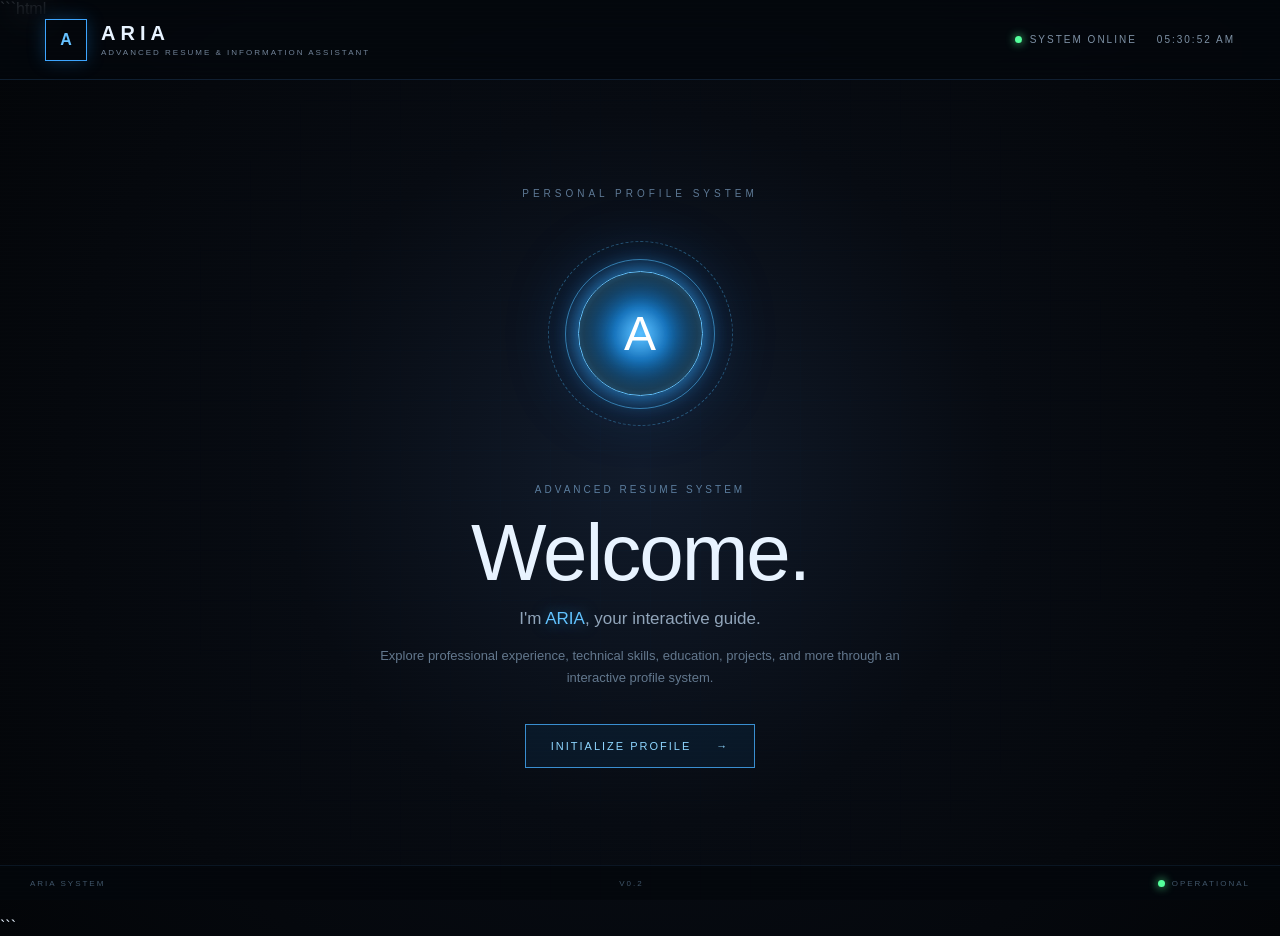
==== index.html @ 6139c622 "Add files via upload" ====
```html
<!DOCTYPE html>
<html lang="en">
<head>
    <meta charset="UTF-8">
    <meta name="viewport" content="width=device-width, initial-scale=1.0">

    <title>ARIA | Advanced Resume & Information Assistant</title>

    <link rel="stylesheet" href="css/style.css">
</head>

<body>

    <!-- Background -->
    <div class="background-grid"></div>
    <div class="scanline"></div>

    <!-- =========================
         TOP BAR
    ========================== -->
    <header class="topbar">

        <div class="brand">
            <div class="brand-icon">A</div>

            <div>
                <div class="brand-name">ARIA</div>
                <div class="brand-subtitle">
                    ADVANCED RESUME & INFORMATION ASSISTANT
                </div>
            </div>
        </div>

        <div class="system-status">
            <span class="status-dot"></span>
            SYSTEM ONLINE
        </div>

    </header>


    <!-- =========================
         LANDING SCREEN
    ========================== -->
    <main id="landingScreen" class="screen active">

        <div class="landing-content">

            <div class="system-label">
                PERSONAL PROFILE SYSTEM
            </div>

            <!-- ARIA CORE -->
            <div class="aria-core-container">

                <div class="orbit orbit-1"></div>
                <div class="orbit orbit-2"></div>
                <div class="orbit orbit-3"></div>

                <div class="aria-core">
                    <div class="core-ring"></div>
                    <div class="core-ring ring-2"></div>

                    <div class="core-letter">A</div>
                </div>

            </div>

            <div class="landing-text">

                <div class="small-text">
                    ADVANCED RESUME SYSTEM
                </div>

                <h1>Welcome.</h1>

                <p>
                    I'm <span>ARIA</span>, your interactive guide.
                </p>

                <p class="description">
                    Explore professional experience, technical skills,
                    education, projects, and more through an interactive
                    profile system.
                </p>

            </div>

            <button id="beginButton" class="primary-button">
                <span>INITIALIZE PROFILE</span>
                <span>→</span>
            </button>

        </div>

    </main>


    <!-- =========================
         DASHBOARD
    ========================== -->
    <main id="dashboardScreen" class="screen">

        <div class="dashboard">

            <!-- ARIA MESSAGE -->
            <section class="aria-panel">

                <div class="aria-mini-core">
                    <div>A</div>
                </div>

                <div class="aria-message">

                    <div class="message-label">
                        ARIA
                    </div>

                    <h2 id="ariaGreeting">
                        Welcome.
                    </h2>

                    <p id="ariaMessage">
                        What would you like to know?
                    </p>

                </div>

            </section>


            <!-- NAVIGATION -->
            <section class="navigation">

                <div class="section-heading">
                    <span>PROFILE DATABASE</span>
                    <span>SELECT MODULE</span>
                </div>


                <div class="nav-grid">

    <button class="nav-card" data-section="about">
        <span class="nav-number">01</span>
        <span class="nav-title">ABOUT</span>
        <span class="nav-description">
            Professional profile
        </span>
    </button>


    <button class="nav-card" data-section="experience">
        <span class="nav-number">02</span>
        <span class="nav-title">EXPERIENCE</span>
        <span class="nav-description">
            Professional history
        </span>
    </button>


    <button class="nav-card" data-section="education">
        <span class="nav-number">03</span>
        <span class="nav-title">EDUCATION</span>
        <span class="nav-description">
            Academic background
        </span>
    </button>


    <button class="nav-card" data-section="skills">
        <span class="nav-number">04</span>
        <span class="nav-title">SKILLS</span>
        <span class="nav-description">
            Technical capabilities
        </span>
    </button>


    <button class="nav-card" data-section="projects">
        <span class="nav-number">05</span>
        <span class="nav-title">PROJECTS</span>
        <span class="nav-description">
            Engineering projects
        </span>
    </button>


    <button class="nav-card" data-section="certificates">
        <span class="nav-number">06</span>
        <span class="nav-title">CERTIFICATES</span>
        <span class="nav-description">
            Credentials & achievements
        </span>
    </button>


    <button class="nav-card" data-section="contact">
        <span class="nav-number">07</span>
        <span class="nav-title">CONTACT</span>
        <span class="nav-description">
            Get in touch
        </span>
    </button>

</div>

            </section>

        </div>

    </main>


    <!-- =========================
         INFORMATION SCREEN
    ========================== -->
    <main id="infoScreen" class="screen">

        <div class="info-container">

            <button id="backButton" class="back-button">
                ← BACK TO ARIA
            </button>

            <div id="infoContent" class="info-content"> </div> 

        </div>

    </main>


    <!-- FOOTER -->
    <footer>

        <div>
            ARIA SYSTEM
        </div>

        <div>
            V0.2
        </div>

        <div>
            <span class="footer-status"></span>
            OPERATIONAL
        </div>

    </footer>


    <script src="js/aria.js"></script>

</body>
</html>
```
---- css/style.css ----
/* =========================================================
   ARIA V0.2
   Advanced Resume & Information Assistant
========================================================= */


/* =========================
   RESET
========================= */

* {
    margin: 0;
    padding: 0;
    box-sizing: border-box;
}


html {
    scroll-behavior: smooth;
}


body {
    min-height: 100vh;

    background:
        radial-gradient(
            circle at center,
            #111b2b 0%,
            #070b12 45%,
            #030508 100%
        );

    color: #e8f3ff;

    font-family:
        "Segoe UI",
        Arial,
        sans-serif;

    overflow-x: hidden;
}


/* =========================
   BACKGROUND
========================= */

.background-grid {

    position: fixed;

    inset: 0;

    z-index: -3;

    opacity: 0.22;

    background-image:
        linear-gradient(
            rgba(40, 160, 255, 0.08) 1px,
            transparent 1px
        ),
        linear-gradient(
            90deg,
            rgba(40, 160, 255, 0.08) 1px,
            transparent 1px
        );

    background-size: 50px 50px;

    mask-image:
        radial-gradient(
            circle at center,
            black,
            transparent 80%
        );
}


.scanline {

    position: fixed;

    inset: 0;

    z-index: 20;

    pointer-events: none;

    background:
        repeating-linear-gradient(
            to bottom,
            transparent 0px,
            transparent 3px,
            rgba(255,255,255,0.015) 4px
        );
}


/* =========================
   TOP BAR
========================= */

.topbar {

    position: fixed;

    top: 0;
    left: 0;
    right: 0;

    height: 80px;

    padding: 0 45px;

    display: flex;

    align-items: center;

    justify-content: space-between;

    border-bottom:
        1px solid rgba(80,170,255,0.15);

    background:
        rgba(3,7,13,0.75);

    backdrop-filter: blur(15px);

    z-index: 10;
}


.brand {

    display: flex;

    align-items: center;

    gap: 14px;
}


.brand-icon {

    width: 42px;
    height: 42px;

    display: flex;

    align-items: center;
    justify-content: center;

    border:
        1px solid #3da5ff;

    color: #65c1ff;

    font-weight: bold;

    box-shadow:
        0 0 18px rgba(40,160,255,0.25);
}


.brand-name {

    font-size: 20px;

    font-weight: 700;

    letter-spacing: 5px;
}


.brand-subtitle {

    margin-top: 3px;

    font-size: 8px;

    letter-spacing: 2px;

    color: #728398;
}


.system-status {

    display: flex;

    align-items: center;

    gap: 8px;

    font-size: 10px;

    letter-spacing: 2px;

    color: #7e91a5;
}


.status-dot,
.footer-status {

    width: 7px;
    height: 7px;

    border-radius: 50%;

    background: #54ff9c;

    box-shadow:
        0 0 10px #54ff9c;

    animation:
        pulse 2s infinite;
}


@keyframes pulse {

    0%,100% {
        opacity: 1;
    }

    50% {
        opacity: 0.35;
    }

}


/* =========================
   SCREENS
========================= */

.screen {

    min-height: 100vh;

    padding:
        120px 40px 100px;

    display: none;

}


.screen.active {

    display: flex;

    animation:
        screenIn 0.6s ease;
}


@keyframes screenIn {

    from {
        opacity: 0;
        transform: translateY(15px);
    }

    to {
        opacity: 1;
        transform: translateY(0);
    }

}


/* =========================
   LANDING
========================= */

#landingScreen {

    align-items: center;
    justify-content: center;

    text-align: center;
}


.landing-content {

    width: min(850px, 100%);

    display: flex;

    flex-direction: column;

    align-items: center;
}


.system-label {

    margin-bottom: 20px;

    color: #5d7894;

    font-size: 10px;

    letter-spacing: 4px;
}


/* =========================
   ARIA CORE
========================= */

.aria-core-container {

    position: relative;

    width: 230px;
    height: 230px;

    display: flex;

    align-items: center;
    justify-content: center;

    margin-bottom: 35px;
}


.aria-core {

    position: relative;

    width: 125px;
    height: 125px;

    border-radius: 50%;

    display: flex;

    align-items: center;
    justify-content: center;

    background:
        radial-gradient(
            circle,
            #4bb8ff 0%,
            #1672bb 30%,
            #071a2c 65%,
            #03070c 100%
        );

    border:
        1px solid #62c2ff;

    box-shadow:
        0 0 25px rgba(50,170,255,0.8),
        0 0 70px rgba(30,130,255,0.35),
        inset 0 0 30px rgba(100,200,255,0.5);

    animation:
        corePulse 3s infinite;
}


.core-letter {

    font-size: 48px;

    font-weight: 200;

    color: white;

    text-shadow:
        0 0 20px #72caff;
}


.core-ring {

    position: absolute;

    width: 150px;
    height: 150px;

    border-radius: 50%;

    border:
        1px solid rgba(80,190,255,0.55);

    animation:
        rotate 10s linear infinite;
}


.ring-2 {

    width: 185px;
    height: 185px;

    border:
        1px dashed rgba(80,190,255,0.35);

    animation:
        rotateReverse 16s linear infinite;
}


.orbit {

    position: absolute;

    width: 8px;
    height: 8px;

    border-radius: 50%;

    background: #66caff;

    box-shadow:
        0 0 15px #66caff;
}


.orbit-1 {

    animation:
        orbitOne 5s linear infinite;
}


.orbit-2 {

    animation:
        orbitTwo 7s linear infinite;
}


.orbit-3 {

    animation:
        orbitThree 9s linear infinite;
}


@keyframes corePulse {

    0%,100% {
        transform: scale(1);
    }

    50% {
        transform: scale(1.05);
    }

}


@keyframes rotate {

    from {
        transform: rotate(0deg);
    }

    to {
        transform: rotate(360deg);
    }

}


@keyframes rotateReverse {

    from {
        transform: rotate(360deg);
    }

    to {
        transform: rotate(0deg);
    }

}


@keyframes orbitOne {

    from {
        transform:
            rotate(0deg)
            translateX(105px)
            rotate(0deg);
    }

    to {
        transform:
            rotate(360deg)
            translateX(105px)
            rotate(-360deg);
    }

}


@keyframes orbitTwo {

    from {
        transform:
            rotate(120deg)
            translateX(90px)
            rotate(-120deg);
    }

    to {
        transform:
            rotate(480deg)
            translateX(90px)
            rotate(-480deg);
    }

}


@keyframes orbitThree {

    from {
        transform:
            rotate(240deg)
            translateX(115px)
            rotate(-240deg);
    }

    to {
        transform:
            rotate(600deg)
            translateX(115px)
            rotate(-600deg);
    }

}


/* =========================
   LANDING TEXT
========================= */

.small-text {

    color: #5b7d9e;

    font-size: 10px;

    letter-spacing: 3px;

    margin-bottom: 12px;
}


.landing-text h1 {

    font-size:
        clamp(45px, 7vw, 80px);

    font-weight: 300;

    letter-spacing: -2px;

    margin-bottom: 10px;
}


.landing-text p {

    color: #91a5ba;

    font-size: 17px;
}


.landing-text p span {

    color: #62c3ff;

    text-shadow:
        0 0 15px rgba(70,190,255,0.5);
}


.description {

    max-width: 560px;

    margin-top: 16px;

    line-height: 1.7;

    font-size: 13px !important;

    color: #62778d !important;
}


/* =========================
   BUTTON
========================= */

.primary-button {

    margin-top: 35px;

    padding: 15px 25px;

    display: flex;

    align-items: center;

    gap: 25px;

    border:
        1px solid #398ed0;

    background:
        rgba(20,100,160,0.12);

    color: #8ed6ff;

    font-size: 11px;

    letter-spacing: 2px;

    cursor: pointer;

    transition: 0.3s;
}


.primary-button:hover {

    background:
        rgba(40,150,220,0.25);

    border-color: #70caff;

    box-shadow:
        0 0 25px rgba(50,170,255,0.2);

    transform:
        translateY(-2px);
}


/* =========================
   DASHBOARD
========================= */

#dashboardScreen {

    justify-content: center;
}


.dashboard {

    width: min(1100px, 100%);

    margin: auto;
}


/* =========================
   ARIA MESSAGE
========================= */

.aria-panel {

    display: flex;

    align-items: center;

    gap: 25px;

    padding: 25px;

    margin-bottom: 45px;

    border:
        1px solid rgba(70,160,230,0.18);

    background:
        rgba(8,17,29,0.65);

    box-shadow:
        inset 0 0 40px rgba(40,130,200,0.03);
}


.aria-mini-core {

    flex-shrink: 0;

    width: 60px;
    height: 60px;

    display: flex;

    align-items: center;
    justify-content: center;

    border-radius: 50%;

    border:
        1px solid #4ba9e9;

    background:
        radial-gradient(
            circle,
            #287db4,
            #071421
        );

    box-shadow:
        0 0 20px rgba(50,160,230,0.4);
}


.aria-mini-core div {

    font-size: 24px;

    color: #bdeaff;
}


.message-label {

    color: #5da9d9;

    font-size: 9px;

    letter-spacing: 3px;

    margin-bottom: 5px;
}


.aria-message h2 {

    font-size: 22px;

    font-weight: 400;

    margin-bottom: 5px;
}


.aria-message p {

    color: #748ba0;

    font-size: 13px;
}


/* =========================
   NAVIGATION
========================= */

.section-heading {

    display: flex;

    justify-content: space-between;

    padding-bottom: 15px;

    border-bottom:
        1px solid rgba(80,150,210,0.12);

    color: #526c84;

    font-size: 9px;

    letter-spacing: 2px;
}


.nav-grid {

    display: grid;

    grid-template-columns:
        repeat(3, 1fr);

    gap: 12px;

    margin-top: 12px;
}


.nav-card {

    position: relative;

    min-height: 150px;

    padding: 25px;

    text-align: left;

    border:
        1px solid rgba(70,150,220,0.18);

    background:
        rgba(7,14,24,0.75);

    color: white;

    cursor: pointer;

    overflow: hidden;

    transition:
        transform 0.3s,
        border 0.3s,
        background 0.3s;
}


.nav-card::after {

    content: "";

    position: absolute;

    left: 0;
    bottom: 0;

    width: 0;
    height: 2px;

    background: #4db8ff;

    box-shadow:
        0 0 15px #4db8ff;

    transition:
        width 0.3s;
}


.nav-card:hover {

    transform:
        translateY(-4px);

    border-color:
        rgba(80,180,255,0.5);

    background:
        rgba(15,35,55,0.85);
}


.nav-card:hover::after {

    width: 100%;
}


.nav-number {

    display: block;

    color: #3e6381;

    font-size: 10px;

    margin-bottom: 20px;
}


.nav-title {

    display: block;

    color: #a9dfff;

    font-size: 14px;

    letter-spacing: 2px;

    margin-bottom: 7px;
}


.nav-description {

    display: block;

    color: #61768a;

    font-size: 11px;
}


/* =========================
   INFORMATION SCREEN
========================= */

#infoScreen {

    justify-content: center;
}


.info-container {

    width: min(950px, 100%);

    margin: auto;
}


.back-button {

    border: none;

    background: transparent;

    color: #64839e;

    cursor: pointer;

    font-size: 10px;

    letter-spacing: 2px;

    margin-bottom: 35px;

    transition: 0.3s;
}


.back-button:hover {

    color: #75caff;

}


.info-header {

    margin-bottom: 35px;
}


.info-label {

    color: #4d9bce;

    font-size: 10px;

    letter-spacing: 3px;

    margin-bottom: 10px;
}


.info-title {

    font-size:
        clamp(35px, 6vw, 60px);

    font-weight: 300;

    margin-bottom: 15px;
}


.info-description {

    max-width: 700px;

    color: #71879b;

    line-height: 1.8;

    font-size: 14px;
}


/* =========================
   INFO CARDS
========================= */

.info-grid {

    display: grid;

    grid-template-columns:
        repeat(2, 1fr);

    gap: 15px;
}


.info-card {

    padding: 25px;

    border:
        1px solid rgba(70,150,220,0.16);

    background:
        rgba(8,17,28,0.7);
}


.info-card h3 {

    color: #9edcff;

    font-size: 13px;

    letter-spacing: 1px;

    margin-bottom: 10px;
}


.info-card p {

    color: #6f8498;

    font-size: 12px;

    line-height: 1.7;
}


/* =========================
   SKILLS
========================= */

.skill {

    margin-bottom: 20px;
}


.skill-header {

    display: flex;

    justify-content: space-between;

    margin-bottom: 10px;

    font-size: 11px;

    color: #8ca4b8;
}


.skill-bar {

    width: 100%;

    height: 4px;

    background:
        rgba(100,150,190,0.12);
}


.skill-progress {

    height: 100%;

    width: var(--skill);

    background: #4db8ff;

    box-shadow:
        0 0 12px rgba(60,180,255,0.7);
}


/* =========================
   PROJECT
========================= */

.project-card {

    padding: 30px;

    border:
        1px solid rgba(70,160,230,0.2);

    background:
        linear-gradient(
            135deg,
            rgba(15,34,52,0.8),
            rgba(5,12,20,0.8)
        );
}


.project-status {

    display: inline-block;

    padding: 5px 9px;

    border:
        1px solid rgba(70,230,150,0.35);

    color: #62d99b;

    font-size: 8px;

    letter-spacing: 2px;

    margin-bottom: 20px;
}


.project-card h3 {

    font-size: 24px;

    font-weight: 400;

    color: #c7ecff;

    margin-bottom: 10px;
}


.project-card p {

    color: #70869a;

    line-height: 1.8;

    font-size: 13px;

    margin-bottom: 20px;
}


.tech-list {

    display: flex;

    flex-wrap: wrap;

    gap: 7px;
}


.tech {

    padding: 6px 9px;

    border:
        1px solid rgba(80,160,220,0.2);

    color: #7098b5;

    font-size: 9px;

    letter-spacing: 1px;
}


/* =========================
   FOOTER
========================= */

footer {

    position: fixed;

    bottom: 0;
    left: 0;
    right: 0;

    height: 35px;

    padding: 0 30px;

    display: flex;

    justify-content: space-between;

    align-items: center;

    border-top:
        1px solid rgba(70,140,200,0.12);

    background:
        rgba(3,7,12,0.8);

    color: #40566a;

    font-size: 8px;

    letter-spacing: 2px;
}


footer div:last-child {

    display: flex;

    align-items: center;

    gap: 7px;
}


/* =========================
   MOBILE
========================= */

@media (max-width: 750px) {

    .topbar {

        padding: 0 20px;

    }


    .brand-subtitle {

        display: none;

    }


    .system-status {

        font-size: 8px;

    }


    .screen {

        padding:
            105px 20px 75px;

    }


    .nav-grid {

        grid-template-columns:
            1fr 1fr;

    }


    .info-grid {

        grid-template-columns:
            1fr;

    }


    .aria-panel {

        padding: 18px;

    }

}


@media (max-width: 500px) {

    .nav-grid {

        grid-template-columns:
            1fr;

    }


    .aria-core-container {

        transform:
            scale(0.85);

        margin-top: -10px;

        margin-bottom: 10px;

    }


    .landing-text h1 {

        font-size: 48px;

    }


    footer {

        padding: 0 15px;

    }

}

/* =========================================================
   EXPERIENCE TIMELINE
========================================================= */

.experience-list {
    position: relative;
    padding: 10px 0 20px 35px;
}


/* Vertical timeline line */

.experience-list::before {
    content: "";

    position: absolute;

    top: 0;
    bottom: 0;
    left: 8px;

    width: 1px;

    background:
        linear-gradient(
            to bottom,
            transparent,
            rgba(77,184,255,0.7) 8%,
            rgba(77,184,255,0.25) 90%,
            transparent
        );

    box-shadow:
        0 0 10px rgba(77,184,255,0.25);
}


/* Individual job */

.experience-card {
    position: relative;

    margin-bottom: 25px;

    padding: 25px 28px;

    border:
        1px solid rgba(70,150,220,0.16);

    background:
        rgba(7,15,26,0.75);

    transition:
        transform 0.3s,
        border-color 0.3s,
        background 0.3s;
}


/* Timeline node */

.experience-card::before {
    content: "";

    position: absolute;

    left: -35px;
    top: 31px;

    width: 9px;
    height: 9px;

    border-radius: 50%;

    background: #4db8ff;

    border:
        2px solid #07111c;

    box-shadow:
        0 0 0 1px rgba(77,184,255,0.5),
        0 0 15px rgba(77,184,255,0.8);
}


/* Hover */

.experience-card:hover {
    transform: translateX(5px);

    border-color:
        rgba(77,184,255,0.45);

    background:
        rgba(12,27,43,0.9);

    box-shadow:
        0 10px 35px rgba(0,0,0,0.25);
}


/* Date */

.experience-date {
    display: inline-block;

    margin-bottom: 12px;

    padding: 5px 9px;

    border:
        1px solid rgba(77,184,255,0.25);

    color: #61bfff;

    font-size: 9px;

    letter-spacing: 2px;

    text-transform: uppercase;
}


/* Position */

.experience-position {
    margin-bottom: 5px;

    color: #a8dcff;

    font-size: 16px;

    letter-spacing: 1px;
}


/* Company */

.experience-content h3 {
    margin-bottom: 5px;

    color: #dcefff;

    font-size: 20px;

    font-weight: 400;
}


/* Location */

.experience-location {
    margin-bottom: 18px;

    color: #526c82;

    font-size: 10px;

    letter-spacing: 1px;
}


/* Responsibilities */

.experience-content ul {
    padding-left: 18px;

    margin: 0;
}


.experience-content li {
    margin-bottom: 9px;

    color: #71879b;

    font-size: 12px;

    line-height: 1.7;
}


.experience-content li::marker {
    color: #4db8ff;
}


/* Mobile */

@media (max-width: 600px) {

    .experience-list {
        padding-left: 25px;
    }


    .experience-list::before {
        left: 5px;
    }


    .experience-card {
        padding: 20px;
    }


    .experience-card::before {
        left: -26px;
    }


    .experience-content h3 {
        font-size: 17px;
    }

}

/* =========================================================
   PROJECT SYSTEM
========================================================= */

.projects-view {
    width: 100%;
}

.section-intro {
    max-width: 700px;
    margin-bottom: 35px;
}

.section-label {
    margin-bottom: 10px;
    color: #4db8ff;
    font-size: 9px;
    letter-spacing: 3px;
}

.section-intro h2 {
    margin-bottom: 12px;
    color: #dcefff;
    font-size: 28px;
    font-weight: 400;
    letter-spacing: 2px;
}

.section-intro p {
    color: #71879b;
    font-size: 12px;
    line-height: 1.8;
}


/* PROJECT GRID */

.project-grid {
    display: grid;
    grid-template-columns: repeat(2, 1fr);
    gap: 20px;
}


.project-card {
    position: relative;
    padding: 25px;
    border: 1px solid rgba(70,150,220,0.16);
    background: rgba(7,15,26,0.75);
    cursor: pointer;

    transition:
        transform 0.3s,
        border-color 0.3s,
        background 0.3s,
        box-shadow 0.3s;
}


.project-card:hover {
    transform: translateY(-5px);

    border-color:
        rgba(77,184,255,0.5);

    background:
        rgba(12,27,43,0.9);

    box-shadow:
        0 15px 40px rgba(0,0,0,0.3),
        0 0 25px rgba(77,184,255,0.08);
}


.project-header {
    display: flex;
    justify-content: space-between;
    align-items: center;
    margin-bottom: 25px;
}


.project-number {
    color: #526c82;
    font-size: 9px;
    letter-spacing: 2px;
}


.project-status {
    padding: 4px 8px;

    border: 1px solid
        rgba(77,184,255,0.25);

    color: #61bfff;

    font-size: 8px;
    letter-spacing: 1.5px;
}


.project-card h3 {
    margin-bottom: 8px;

    color: #dcefff;

    font-size: 22px;
    font-weight: 400;
    letter-spacing: 1px;
}


.project-full-name {
    margin-bottom: 18px;

    color: #82bce0;

    font-size: 10px;
    line-height: 1.6;
}


.project-description {
    min-height: 65px;

    margin-bottom: 22px;

    color: #71879b;

    font-size: 12px;
    line-height: 1.7;
}


.project-tech {
    display: flex;
    flex-wrap: wrap;
    gap: 7px;
}


.project-tech span,
.detail-tech-list span {
    padding: 6px 9px;

    border: 1px solid
        rgba(77,184,255,0.15);

    color: #6da7cc;

    font-size: 8px;
    letter-spacing: 1px;
}


.project-open {
    margin-top: 25px;

    color: #4db8ff;

    font-size: 9px;
    letter-spacing: 2px;
}


.project-open span {
    margin-left: 5px;
    transition: margin-left 0.2s;
}


.project-card:hover .project-open span {
    margin-left: 12px;
}


/* =========================================================
   PROJECT DETAIL VIEW
========================================================= */

.project-detail {
    margin-top: 45px;
    padding-top: 35px;

    border-top:
        1px solid rgba(77,184,255,0.15);

    animation:
        projectReveal 0.5s ease;
}


@keyframes projectReveal {

    from {
        opacity: 0;
        transform: translateY(20px);
    }

    to {
        opacity: 1;
        transform: translateY(0);
    }

}


.project-close {
    margin-bottom: 35px;

    padding: 8px 12px;

    border: 1px solid
        rgba(77,184,255,0.2);

    background: transparent;

    color: #61bfff;

    font-family: inherit;
    font-size: 9px;

    letter-spacing: 1.5px;

    cursor: pointer;

    transition:
        background 0.2s,
        border-color 0.2s;
}


.project-close:hover {
    background:
        rgba(77,184,255,0.08);

    border-color:
        rgba(77,184,255,0.5);
}


.project-detail-header {
    max-width: 800px;
    margin-bottom: 45px;
}


.project-detail-number {
    margin-bottom: 8px;

    color: #526c82;

    font-size: 9px;
    letter-spacing: 3px;
}


.project-detail-status {
    display: inline-block;

    margin-bottom: 18px;

    padding: 5px 9px;

    border: 1px solid
        rgba(77,184,255,0.25);

    color: #61bfff;

    font-size: 8px;
    letter-spacing: 2px;
}


.project-detail-header h2 {
    margin-bottom: 8px;

    color: #dcefff;

    font-size: 34px;
    font-weight: 400;
    letter-spacing: 2px;
}


.project-detail-header h3 {
    margin-bottom: 20px;

    color: #82bce0;

    font-size: 11px;
    font-weight: 400;

    letter-spacing: 1px;
}


.project-detail-header p {
    color: #71879b;

    font-size: 13px;
    line-height: 1.9;
}


/* DETAIL GRID */

.project-detail-grid {
    display: grid;

    grid-template-columns:
        repeat(2, 1fr);

    gap: 18px;
}


.project-detail-section {
    padding: 25px;

    border:
        1px solid rgba(70,150,220,0.13);

    background:
        rgba(7,15,26,0.6);
}


.detail-label {
    margin-bottom: 14px;

    color: #4db8ff;

    font-size: 8px;
    letter-spacing: 2px;
}


.project-detail-section h3 {
    margin-bottom: 14px;

    color: #c9e7fb;

    font-size: 17px;
    font-weight: 400;
}


.project-detail-section p {
    color: #71879b;

    font-size: 11px;
    line-height: 1.8;
}


.detail-tech-list {
    display: flex;
    flex-wrap: wrap;
    gap: 7px;
}


/* MOBILE */

@media (max-width: 700px) {

    .project-grid {
        grid-template-columns: 1fr;
    }

    .project-detail-grid {
        grid-template-columns: 1fr;
    }

    .project-detail-header h2 {
        font-size: 27px;
    }

}
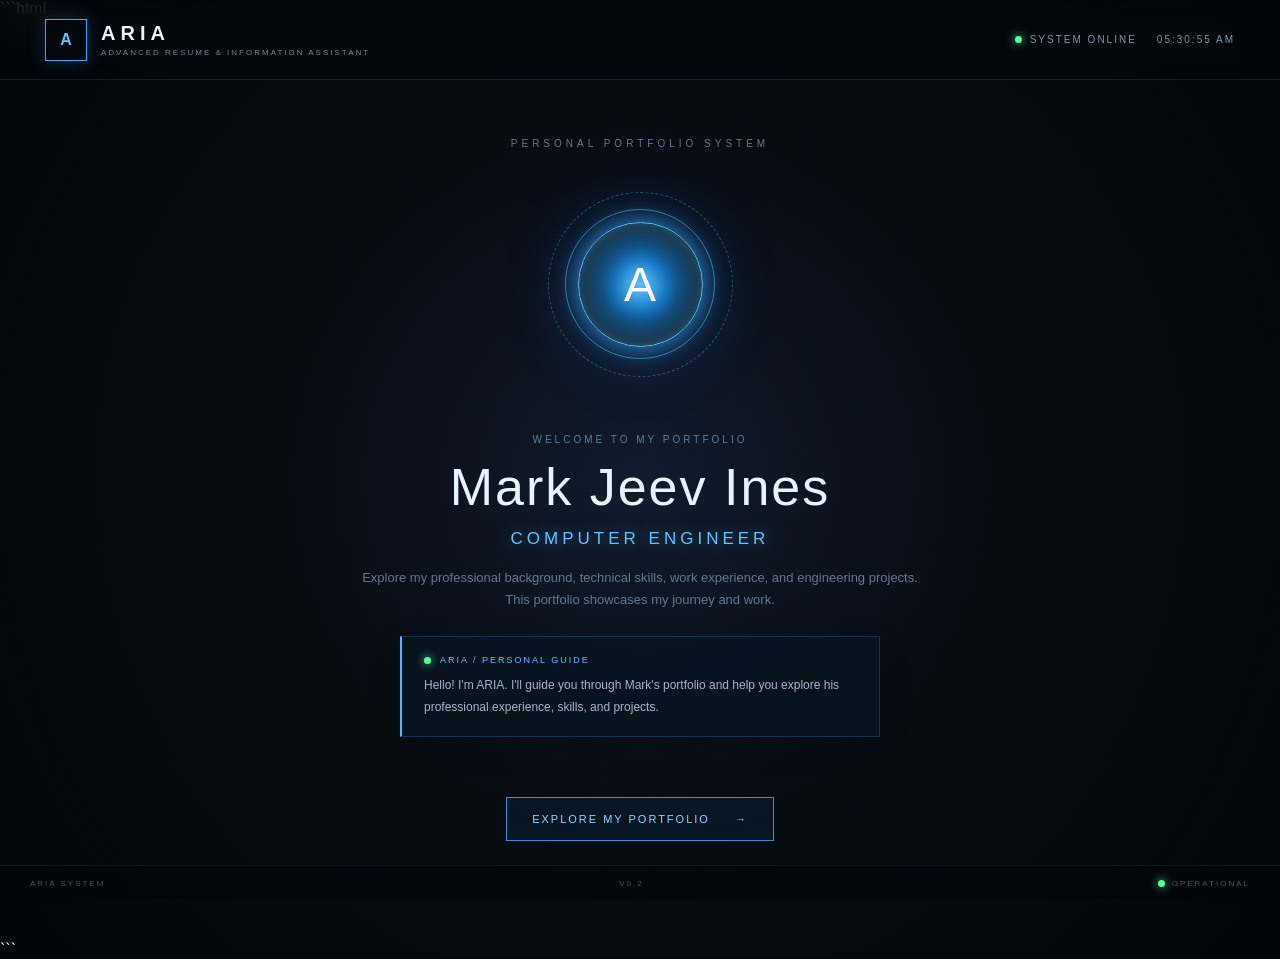
==== commit 43cc5465: "Add files via upload" ====
--- a/index.html
+++ b/index.html
@@ -43,173 +43,180 @@
     <!-- =========================
          LANDING SCREEN
     ========================== -->
-    <main id="landingScreen" class="screen active">
-
-        <div class="landing-content">
-
-            <div class="system-label">
-                PERSONAL PROFILE SYSTEM
-            </div>
-
-            <!-- ARIA CORE -->
-            <div class="aria-core-container">
-
-                <div class="orbit orbit-1"></div>
-                <div class="orbit orbit-2"></div>
-                <div class="orbit orbit-3"></div>
-
-                <div class="aria-core">
-                    <div class="core-ring"></div>
-                    <div class="core-ring ring-2"></div>
-
-                    <div class="core-letter">A</div>
+<main id="landingScreen" class="screen active">
+    <div class="landing-content">
+
+        <div class="system-label">
+            PERSONAL PORTFOLIO SYSTEM
+        </div>
+
+        <div class="aria-core-container">
+            <div class="orbit orbit-1"></div>
+            <div class="orbit orbit-2"></div>
+            <div class="orbit orbit-3"></div>
+
+            <div class="aria-core">
+                <div class="core-ring"></div>
+                <div class="core-ring ring-2"></div>
+                <div class="core-letter">A</div>
+            </div>
+        </div>
+
+        <div class="landing-text">
+            <div class="small-text">
+                WELCOME TO MY PORTFOLIO
+            </div>
+
+            <h1>Mark Jeev Ines</h1>
+
+            <p class="landing-role">
+                <span>COMPUTER ENGINEER</span>
+            </p>
+
+            <p class="description">
+                Explore my professional background, technical
+                skills, work experience, and engineering projects.
+                This portfolio showcases my journey and work.
+            </p>
+        </div>
+
+        <div class="landing-guide">
+            <div class="guide-label">
+                <span class="status-dot"></span>
+                ARIA / PERSONAL GUIDE
+            </div>
+
+            <p>
+                Hello! I'm ARIA. I'll guide you through
+                Mark's portfolio and help you explore his
+                professional experience, skills, and projects.
+            </p>
+        </div>
+
+        <button id="beginButton" class="primary-button">
+            <span>EXPLORE MY PORTFOLIO</span>
+            <span>→</span>
+        </button>
+
+    </div>
+</main>
+
+
+
+
+    <!-- =========================
+         DASHBOARD
+    ========================== -->
+
+<main id="dashboardScreen" class="screen">
+    <div class="dashboard">
+
+        <section class="profile-heading">
+            <div class="profile-heading-label">
+                PERSONAL PROFILE / 001
+            </div>
+
+            <h1>Mark Jeev Ines</h1>
+            <p>Computer Engineer</p>
+
+            <div class="profile-heading-line"></div>
+        </section>
+
+        <!-- ARIA GUIDE -->
+        <section class="aria-panel">
+            <div class="aria-mini-core">
+                <div>A</div>
+            </div>
+
+            <div class="aria-message">
+                <div class="message-label">
+                    ARIA / YOUR GUIDE
                 </div>
 
-            </div>
-
-            <div class="landing-text">
-
-                <div class="small-text">
-                    ADVANCED RESUME SYSTEM
-                </div>
-
-                <h1>Welcome.</h1>
-
-                <p>
-                    I'm <span>ARIA</span>, your interactive guide.
+                <h2 id="ariaGreeting">
+                    Welcome!
+                </h2>
+
+                <p id="ariaMessage">
+                    I'm ARIA, your personal portfolio guide.
+                    Select a section below to explore Mark's
+                    background, experience, and projects.
                 </p>
-
-                <p class="description">
-                    Explore professional experience, technical skills,
-                    education, projects, and more through an interactive
-                    profile system.
-                </p>
-
-            </div>
-
-            <button id="beginButton" class="primary-button">
-                <span>INITIALIZE PROFILE</span>
-                <span>→</span>
-            </button>
-
-        </div>
-
-    </main>
-
-
-    <!-- =========================
-         DASHBOARD
-    ========================== -->
-    <main id="dashboardScreen" class="screen">
-
-        <div class="dashboard">
-
-            <!-- ARIA MESSAGE -->
-            <section class="aria-panel">
-
-                <div class="aria-mini-core">
-                    <div>A</div>
-                </div>
-
-                <div class="aria-message">
-
-                    <div class="message-label">
-                        ARIA
-                    </div>
-
-                    <h2 id="ariaGreeting">
-                        Welcome.
-                    </h2>
-
-                    <p id="ariaMessage">
-                        What would you like to know?
-                    </p>
-
-                </div>
-
-            </section>
-
-
-            <!-- NAVIGATION -->
-            <section class="navigation">
-
-                <div class="section-heading">
-                    <span>PROFILE DATABASE</span>
-                    <span>SELECT MODULE</span>
-                </div>
-
-
-                <div class="nav-grid">
-
-    <button class="nav-card" data-section="about">
-        <span class="nav-number">01</span>
-        <span class="nav-title">ABOUT</span>
-        <span class="nav-description">
-            Professional profile
-        </span>
-    </button>
-
-
-    <button class="nav-card" data-section="experience">
-        <span class="nav-number">02</span>
-        <span class="nav-title">EXPERIENCE</span>
-        <span class="nav-description">
-            Professional history
-        </span>
-    </button>
-
-
-    <button class="nav-card" data-section="education">
-        <span class="nav-number">03</span>
-        <span class="nav-title">EDUCATION</span>
-        <span class="nav-description">
-            Academic background
-        </span>
-    </button>
-
-
-    <button class="nav-card" data-section="skills">
-        <span class="nav-number">04</span>
-        <span class="nav-title">SKILLS</span>
-        <span class="nav-description">
-            Technical capabilities
-        </span>
-    </button>
-
-
-    <button class="nav-card" data-section="projects">
-        <span class="nav-number">05</span>
-        <span class="nav-title">PROJECTS</span>
-        <span class="nav-description">
-            Engineering projects
-        </span>
-    </button>
-
-
-    <button class="nav-card" data-section="certificates">
-        <span class="nav-number">06</span>
-        <span class="nav-title">CERTIFICATES</span>
-        <span class="nav-description">
-            Credentials & achievements
-        </span>
-    </button>
-
-
-    <button class="nav-card" data-section="contact">
-        <span class="nav-number">07</span>
-        <span class="nav-title">CONTACT</span>
-        <span class="nav-description">
-            Get in touch
-        </span>
-    </button>
-
-</div>
-
-            </section>
-
-        </div>
-
-    </main>
+            </div>
+        </section>
+
+        <!-- PORTFOLIO NAVIGATION -->
+        <section class="navigation">
+            <div class="section-heading">
+                <span>MY PORTFOLIO</span>
+                <span>SELECT A SECTION</span>
+            </div>
+
+            <div class="nav-grid">
+
+                <button class="nav-card" data-section="about">
+                    <span class="nav-number">01</span>
+                    <span class="nav-title">ABOUT ME</span>
+                    <span class="nav-description">
+                        Personal profile
+                    </span>
+                </button>
+
+                <button class="nav-card" data-section="experience">
+                    <span class="nav-number">02</span>
+                    <span class="nav-title">EXPERIENCE</span>
+                    <span class="nav-description">
+                        Professional journey
+                    </span>
+                </button>
+
+                <button class="nav-card" data-section="education">
+                    <span class="nav-number">03</span>
+                    <span class="nav-title">EDUCATION</span>
+                    <span class="nav-description">
+                        Academic background
+                    </span>
+                </button>
+
+                <button class="nav-card" data-section="skills">
+                    <span class="nav-number">04</span>
+                    <span class="nav-title">SKILLS</span>
+                    <span class="nav-description">
+                        Technical abilities
+                    </span>
+                </button>
+
+                <button class="nav-card" data-section="projects">
+                    <span class="nav-number">05</span>
+                    <span class="nav-title">PROJECTS</span>
+                    <span class="nav-description">
+                        Engineering projects
+                    </span>
+                </button>
+
+                <button class="nav-card" data-section="certificates">
+                    <span class="nav-number">06</span>
+                    <span class="nav-title">CERTIFICATES</span>
+                    <span class="nav-description">
+                        Credentials and achievements
+                    </span>
+                </button>
+
+                <button class="nav-card" data-section="contact">
+                    <span class="nav-number">07</span>
+                    <span class="nav-title">CONTACT</span>
+                    <span class="nav-description">
+                        Get in touch
+                    </span>
+                </button>
+
+            </div>
+        </section>
+
+    </div>
+</main>
+
+
 
 
     <!-- =========================
--- a/css/style.css
+++ b/css/style.css
@@ -1916,4 +1916,137 @@
         font-size: 27px;
     }
 
-}+}
+
+/* =========================================
+   PERSONAL PORTFOLIO INTRO
+========================================= */
+
+.landing-text h1 {
+    color: #e5f3ff;
+    font-size: clamp(32px, 6vw, 52px);
+    font-weight: 400;
+    letter-spacing: 2px;
+    margin: 12px 0;
+}
+
+.landing-role {
+    color: #61bfff;
+    font-size: 12px;
+    letter-spacing: 4px;
+    margin-bottom: 18px;
+}
+
+.landing-guide {
+    width: min(100%, 480px);
+    margin: 25px auto;
+    padding: 18px 22px;
+    text-align: left;
+    border: 1px solid rgba(77, 184, 255, 0.2);
+    border-left: 2px solid #4db8ff;
+    background: rgba(7, 20, 34, 0.75);
+    box-shadow: 0 8px 30px rgba(0, 0, 0, 0.15);
+}
+
+.guide-label {
+    display: flex;
+    align-items: center;
+    gap: 9px;
+    color: #61bfff;
+    font-size: 9px;
+    letter-spacing: 2px;
+    margin-bottom: 10px;
+}
+
+.landing-guide p {
+    color: #a0b6c9;
+    font-size: 12px;
+    line-height: 1.8;
+}
+
+/* =========================================
+   DASHBOARD PROFILE HEADING
+========================================= */
+
+.profile-heading {
+    margin-bottom: 30px;
+    padding-bottom: 22px;
+    border-bottom: 1px solid rgba(77, 184, 255, 0.15);
+}
+
+.profile-heading-label {
+    color: #4db8ff;
+    font-size: 9px;
+    letter-spacing: 3px;
+    margin-bottom: 12px;
+}
+
+.profile-heading h1 {
+    color: #e5f3ff;
+    font-size: clamp(26px, 5vw, 38px);
+    font-weight: 400;
+    letter-spacing: 1px;
+    margin-bottom: 7px;
+}
+
+.profile-heading p {
+    color: #7ebde7;
+    font-size: 12px;
+    letter-spacing: 2px;
+}
+
+.profile-heading-line {
+    width: 55px;
+    height: 2px;
+    margin-top: 18px;
+    background: #4db8ff;
+    box-shadow: 0 0 12px rgba(77, 184, 255, 0.5);
+}
+
+/* =========================================
+   ARIA GUIDE PANEL
+========================================= */
+
+.aria-panel {
+    border-left: 2px solid #4db8ff;
+    background: rgba(10, 25, 40, 0.8);
+    box-shadow: 0 8px 25px rgba(0, 0, 0, 0.2);
+}
+
+.aria-mini-core {
+    flex-shrink: 0;
+}
+
+.aria-message .message-label {
+    color: #61bfff;
+    font-size: 9px;
+    letter-spacing: 2px;
+}
+
+.aria-message h2 {
+    color: #dcefff;
+    font-size: 16px;
+    font-weight: 400;
+    margin: 8px 0;
+}
+
+.aria-message p {
+    color: #91a9bd;
+    font-size: 12px;
+    line-height: 1.8;
+}
+
+/* =========================================
+   RESPONSIVE
+========================================= */
+
+@media (max-width: 600px) {
+    .landing-guide {
+        padding: 15px;
+    }
+
+    .profile-heading {
+        margin-bottom: 22px;
+    }
+}
+
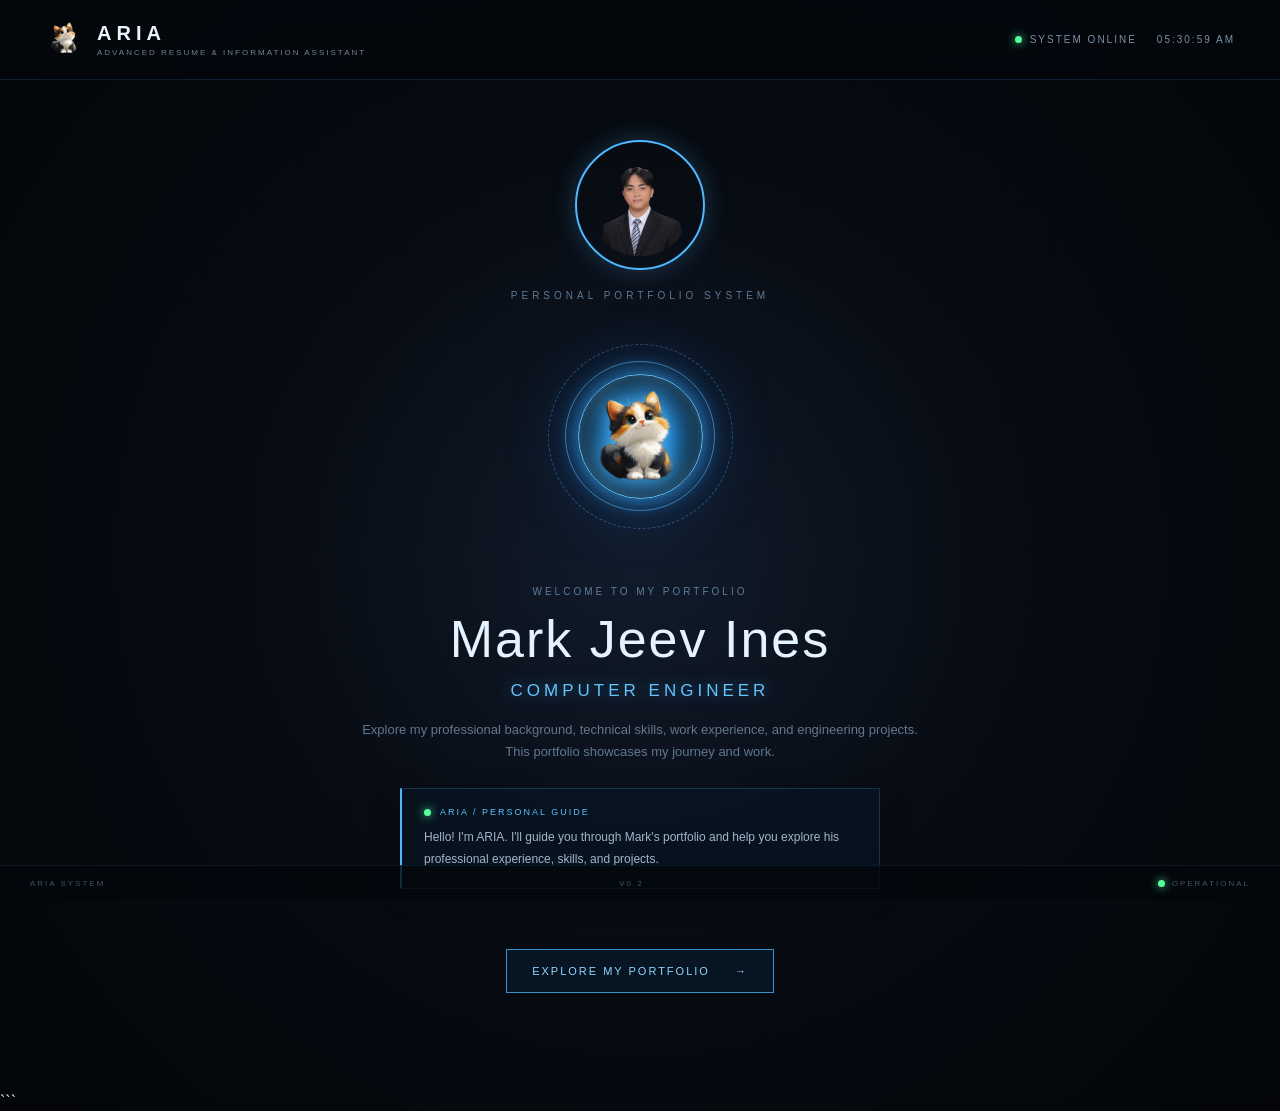
==== commit a793aa34: "Add files via upload" ====
--- a/index.html
+++ b/index.html
@@ -1,13 +1,14 @@
-```html
 <!DOCTYPE html>
 <html lang="en">
 <head>
     <meta charset="UTF-8">
     <meta name="viewport" content="width=device-width, initial-scale=1.0">
 
+    
     <title>ARIA | Advanced Resume & Information Assistant</title>
-
+    <link rel="icon" type="image/png" href="assets/images/icons/aria-core.png">
     <link rel="stylesheet" href="css/style.css">
+    
 </head>
 
 <body>
@@ -22,7 +23,9 @@
     <header class="topbar">
 
         <div class="brand">
-            <div class="brand-icon">A</div>
+            <div><img src="assets/images/icons/aria-core.png" 
+         alt="ARIA logo">
+        </div>
 
             <div>
                 <div class="brand-name">ARIA</div>
@@ -30,6 +33,7 @@
                     ADVANCED RESUME & INFORMATION ASSISTANT
                 </div>
             </div>
+
         </div>
 
         <div class="system-status">
@@ -45,6 +49,11 @@
     ========================== -->
 <main id="landingScreen" class="screen active">
     <div class="landing-content">
+
+        <div class="profile-photo">
+            <img src="assets/images/profile/mark.png"
+         alt="Mark Jeev Ines">
+        </div>
 
         <div class="system-label">
             PERSONAL PORTFOLIO SYSTEM
@@ -58,7 +67,10 @@
             <div class="aria-core">
                 <div class="core-ring"></div>
                 <div class="core-ring ring-2"></div>
-                <div class="core-letter">A</div>
+                <div class="core-letter">
+    <img src="assets/images/icons/aria-core.png" 
+         alt="ARIA logo">
+</div>
             </div>
         </div>
 
@@ -125,7 +137,7 @@
         <!-- ARIA GUIDE -->
         <section class="aria-panel">
             <div class="aria-mini-core">
-                <div>A</div>
+                <img src="assets/images/icons/aria-core.png" alt="ARIA logo">
             </div>
 
             <div class="aria-message">
--- a/css/style.css
+++ b/css/style.css
@@ -2050,3 +2050,59 @@
     }
 }
 
+.core-letter {
+    display: flex;
+    align-items: center;
+    justify-content: center;
+}
+
+.core-letter img {
+    width: 95%;
+    height: 95%;
+    object-fit: contain;
+    filter: drop-shadow(0 0 12px #4db8ff);
+}
+
+.aria-mini-core img {
+    width: 100%;
+    height: 100%;
+    object-fit: contain;
+}
+
+.profile-photo {
+    width: 130px;
+    height: 130px;
+    margin: 20px auto;
+    overflow: hidden;
+    border: 2px solid #4db8ff;
+    border-radius: 50%;
+    box-shadow: 0 0 25px rgba(77, 184, 255, 0.25);
+}
+
+.profile-photo img {
+    width: 100%;
+    height: 100%;
+    object-fit: cover;
+}
+
+.portfolio-image {
+    display: block;
+    width: 100%;
+    max-height: 400px;
+    object-fit: cover;
+    border: 1px solid rgba(77, 184, 255, 0.25);
+    border-radius: 8px;
+}
+
+.brand {
+  display: flex;
+  align-items: center; /* Vertical alignment */
+  justify-content: flex-start; /* Aligns both items to the left side */
+  gap: 12px; /* Adjust this value to control how close they are */
+}
+
+.brand img {
+  width: 40px; /* Using explicit sizes or max-width avoids unintended scaling issues */
+  height: auto;
+  object-fit: contain;
+}
